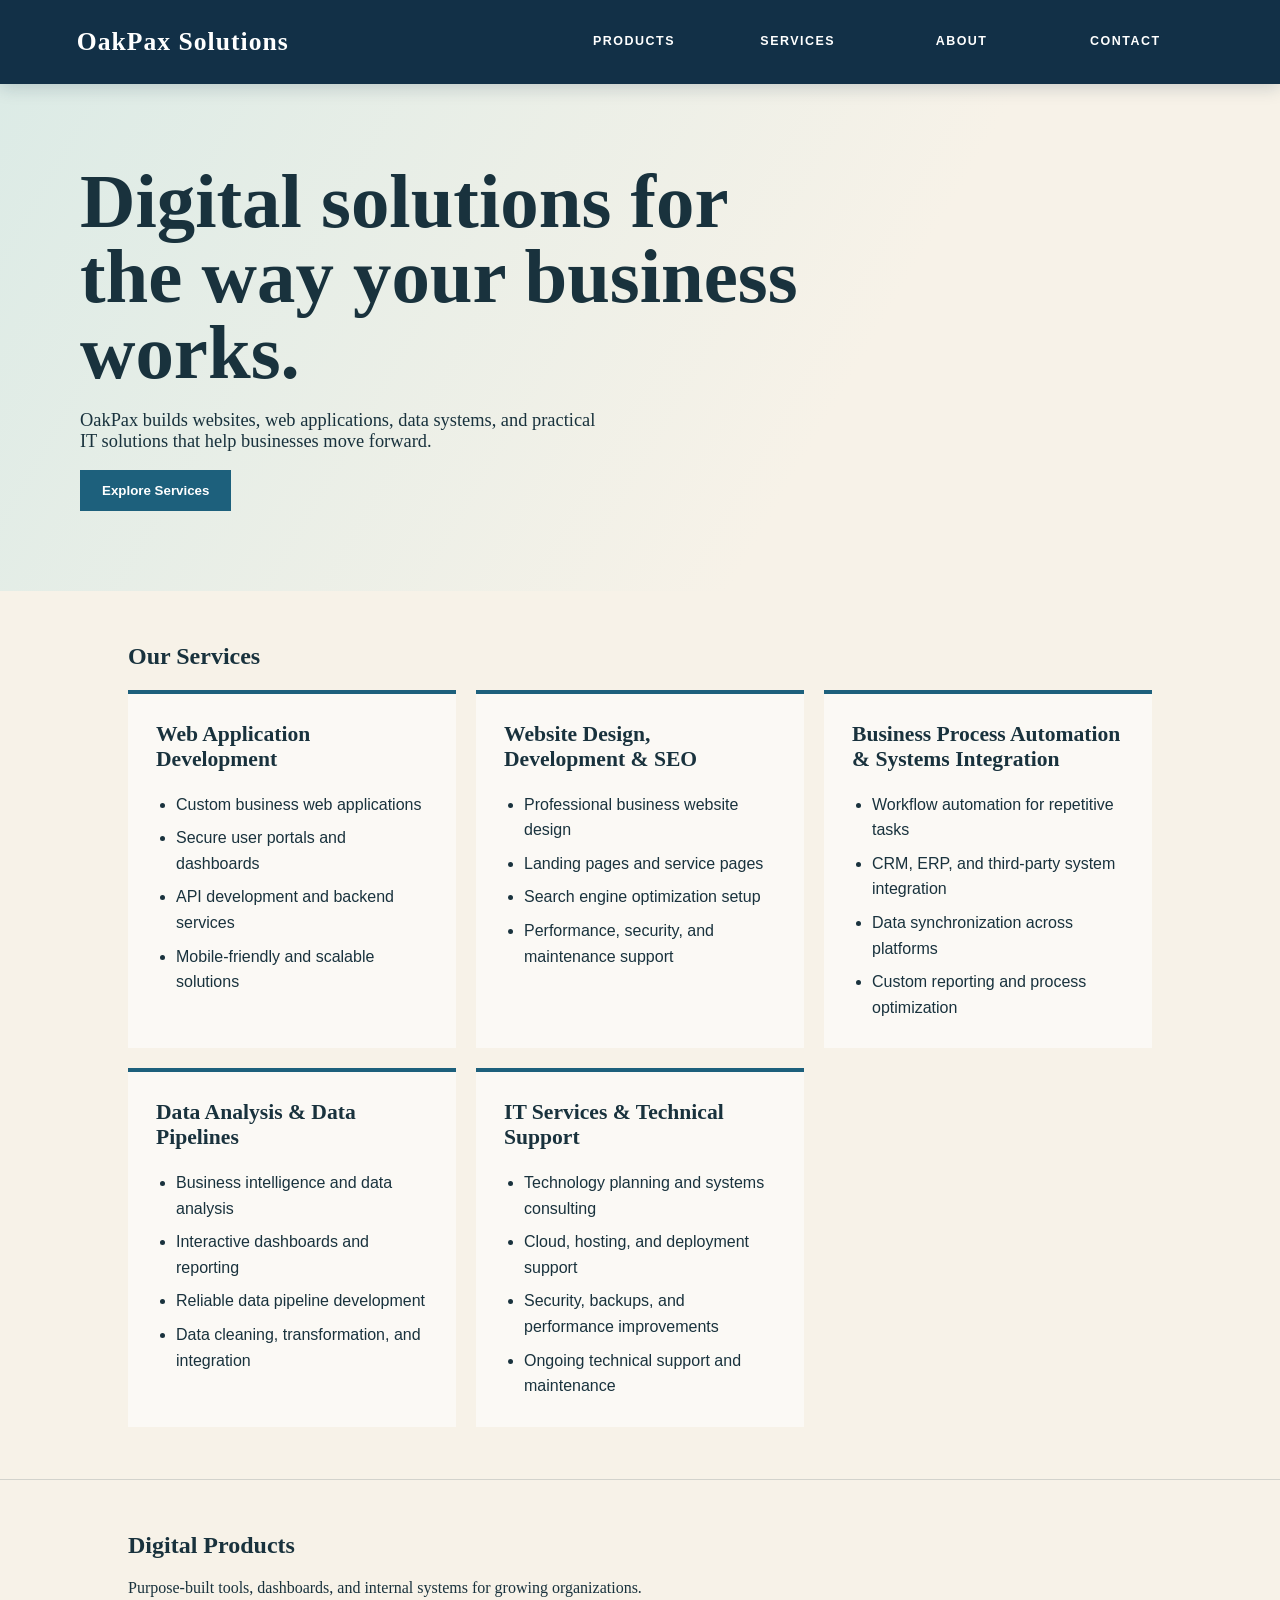
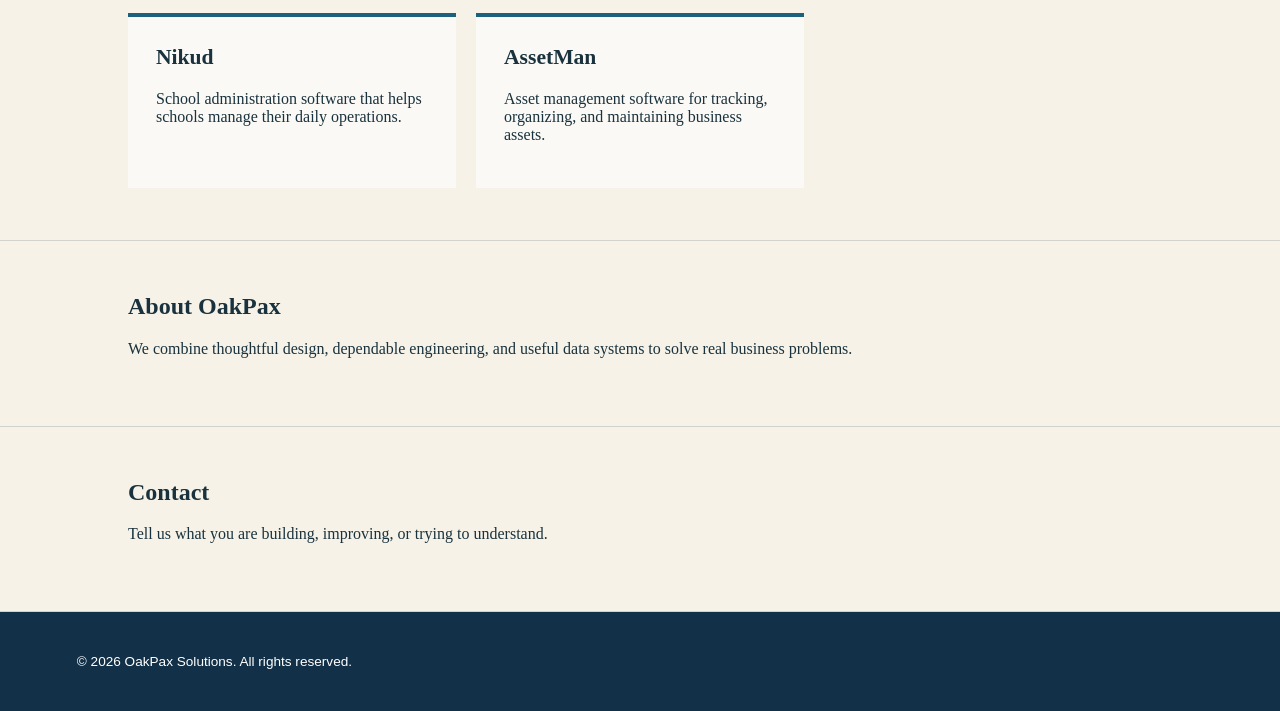
==== index.html @ b91bf88b "Add Nikud and AssetMan products" ====
﻿<!DOCTYPE html>
<html lang="en">
<head>
    <meta charset="UTF-8">
    <meta name="viewport" content="width=device-width, initial-scale=1.0">
    <title>OakPax | Websites, Web Apps &amp; IT Services</title>
    <link rel="stylesheet" href="styles.css">
</head>
<body>

    <header>
        <h1>OakPax Solutions</h1>
        <nav class="menu-grid" aria-label="Primary navigation">
            <a href="#products">Products</a>
            <a href="#services">Services</a>
            <a href="#about">About</a>
            <a href="#contact">Contact</a>
        </nav>
    </header>

    <section id="hero">
        <h2>Digital solutions for the way your business works.</h2>
        <p>OakPax builds websites, web applications, data systems, and practical IT solutions that help businesses move forward.</p>
        <button>Explore Services</button>
    </section>

    <section id="services">
        <h2>Our Services</h2>
        <div class="service-grid">
            <article class="service-card">
                <h3>Web Application Development</h3>
                <ul>
                    <li>Custom business web applications</li>
                    <li>Secure user portals and dashboards</li>
                    <li>API development and backend services</li>
                    <li>Mobile-friendly and scalable solutions</li>
                </ul>
            </article>

            <article class="service-card">
                <h3>Website Design, Development &amp; SEO</h3>
                <ul>
                    <li>Professional business website design</li>
                    <li>Landing pages and service pages</li>
                    <li>Search engine optimization setup</li>
                    <li>Performance, security, and maintenance support</li>
                </ul>
            </article>

            <article class="service-card">
                <h3>Business Process Automation &amp; Systems Integration</h3>
                <ul>
                    <li>Workflow automation for repetitive tasks</li>
                    <li>CRM, ERP, and third-party system integration</li>
                    <li>Data synchronization across platforms</li>
                    <li>Custom reporting and process optimization</li>
                </ul>
            </article>

            <article class="service-card">
                <h3>Data Analysis &amp; Data Pipelines</h3>
                <ul>
                    <li>Business intelligence and data analysis</li>
                    <li>Interactive dashboards and reporting</li>
                    <li>Reliable data pipeline development</li>
                    <li>Data cleaning, transformation, and integration</li>
                </ul>
            </article>

            <article class="service-card">
                <h3>IT Services &amp; Technical Support</h3>
                <ul>
                    <li>Technology planning and systems consulting</li>
                    <li>Cloud, hosting, and deployment support</li>
                    <li>Security, backups, and performance improvements</li>
                    <li>Ongoing technical support and maintenance</li>
                </ul>
            </article>
        </div>
    </section>

    <section id="products">
        <h2>Digital Products</h2>
        <p>Purpose-built tools, dashboards, and internal systems for growing organizations.</p>
        <div class="service-grid">
            <article class="service-card">
                <h3>Nikud</h3>
                <p>School administration software that helps schools manage their daily operations.</p>
            </article>

            <article class="service-card">
                <h3>AssetMan</h3>
                <p>Asset management software for tracking, organizing, and maintaining business assets.</p>
            </article>
        </div>
    </section>

    <section id="about">
        <h2>About OakPax</h2>
        <p>We combine thoughtful design, dependable engineering, and useful data systems to solve real business problems.</p>
    </section>

    <section id="contact">
        <h2>Contact</h2>
        <p>Tell us what you are building, improving, or trying to understand.</p>
    </section>

    <footer>
        <p>© 2026 OakPax Solutions. All rights reserved.</p>
    </footer>

    <script src="script.js"></script>
</body>
</html>
---- styles.css ----
:root {
    --navy: #123047;
    --blue: #1d607c;
    --cream: #f7f2e8;
    --gold: #e7b85c;
    --ink: #19323d;
    --line: rgba(25, 50, 61, 0.16);
}

* {
    box-sizing: border-box;
}

html {
    scroll-behavior: smooth;
}

body {
    margin: 0;
    color: var(--ink);
    font-family: Georgia, "Times New Roman", serif;
    background: var(--cream);
}

header {
    position: sticky;
    top: 0;
    z-index: 10;
    display: grid;
    grid-template-columns: repeat(12, minmax(0, 1fr));
    gap: 24px;
    align-items: center;
    padding: 22px clamp(24px, 6vw, 96px);
    color: white;
    background: var(--navy);
    box-shadow: 0 4px 16px rgba(18, 48, 71, 0.18);
}

header h1 {
    grid-column: span 5;
    margin: 0;
    font-size: clamp(1.25rem, 2vw, 1.75rem);
    letter-spacing: 0.04em;
}

.menu-grid {
    display: grid;
    grid-column: 6 / -1;
    grid-template-columns: repeat(12, minmax(0, 1fr));
    gap: 8px;
}

.menu-grid a {
    grid-column: span 3;
    padding: 12px 8px;
    color: white;
    font-family: Arial, sans-serif;
    font-size: 0.78rem;
    font-weight: 700;
    letter-spacing: 0.12em;
    text-align: center;
    text-decoration: none;
    text-transform: uppercase;
    border-bottom: 2px solid transparent;
    transition: color 160ms ease, border-color 160ms ease;
}

.menu-grid a:hover,
.menu-grid a:focus-visible {
    color: var(--gold);
    border-color: var(--gold);
    outline: none;
}

#hero {
    min-height: 300px;
    padding: clamp(40px, 14vw, 80px) clamp(12px, 10vw, 80px);
    background: linear-gradient(120deg, #dcebe6, #f7f2e8 65%);
}

#hero h2 {
    max-width: 720px;
    margin: 0 0 20px;
    font-size: clamp(2.4rem, 6vw, 5.5rem);
    line-height: 0.98;
}

#hero p {
    max-width: 520px;
    font-size: 1.15rem;
}

button {
    padding: 13px 22px;
    color: white;
    font-family: Arial, sans-serif;
    font-weight: 700;
    background: var(--blue);
    border: 0;
    cursor: pointer;
}

section:not(#hero) {
    min-height: 180px;
    padding: 52px clamp(24px, 10vw, 160px);
    border-bottom: 1px solid var(--line);
}

section h2 {
    margin-top: 0;
}

.service-grid {
    display: grid;
    grid-template-columns: repeat(12, minmax(0, 1fr));
    gap: 20px;
}

.service-card {
    grid-column: span 4;
    padding: 28px;
    background: rgba(255, 255, 255, 0.58);
    border-top: 4px solid var(--blue);
}

.service-card h3 {
    margin: 0 0 20px;
    font-size: 1.35rem;
    line-height: 1.15;
}

.service-card ul {
    margin: 0;
    padding-left: 20px;
    font-family: Arial, sans-serif;
    line-height: 1.6;
}

.service-card li + li {
    margin-top: 8px;
}

footer {
    padding: 28px clamp(24px, 6vw, 96px);
    color: white;
    font-family: Arial, sans-serif;
    font-size: 0.85rem;
    background: var(--navy);
}

@media (max-width: 760px) {
    header {
        gap: 18px;
    }

    header h1,
    .menu-grid {
        grid-column: 1 / -1;
    }

    .menu-grid a {
        grid-column: span 6;
    }

    .service-card {
        grid-column: span 6;
    }
}

@media (max-width: 420px) {
    .menu-grid a {
        grid-column: 1 / -1;
        text-align: left;
    }

    .service-card {
        grid-column: 1 / -1;
    }
}
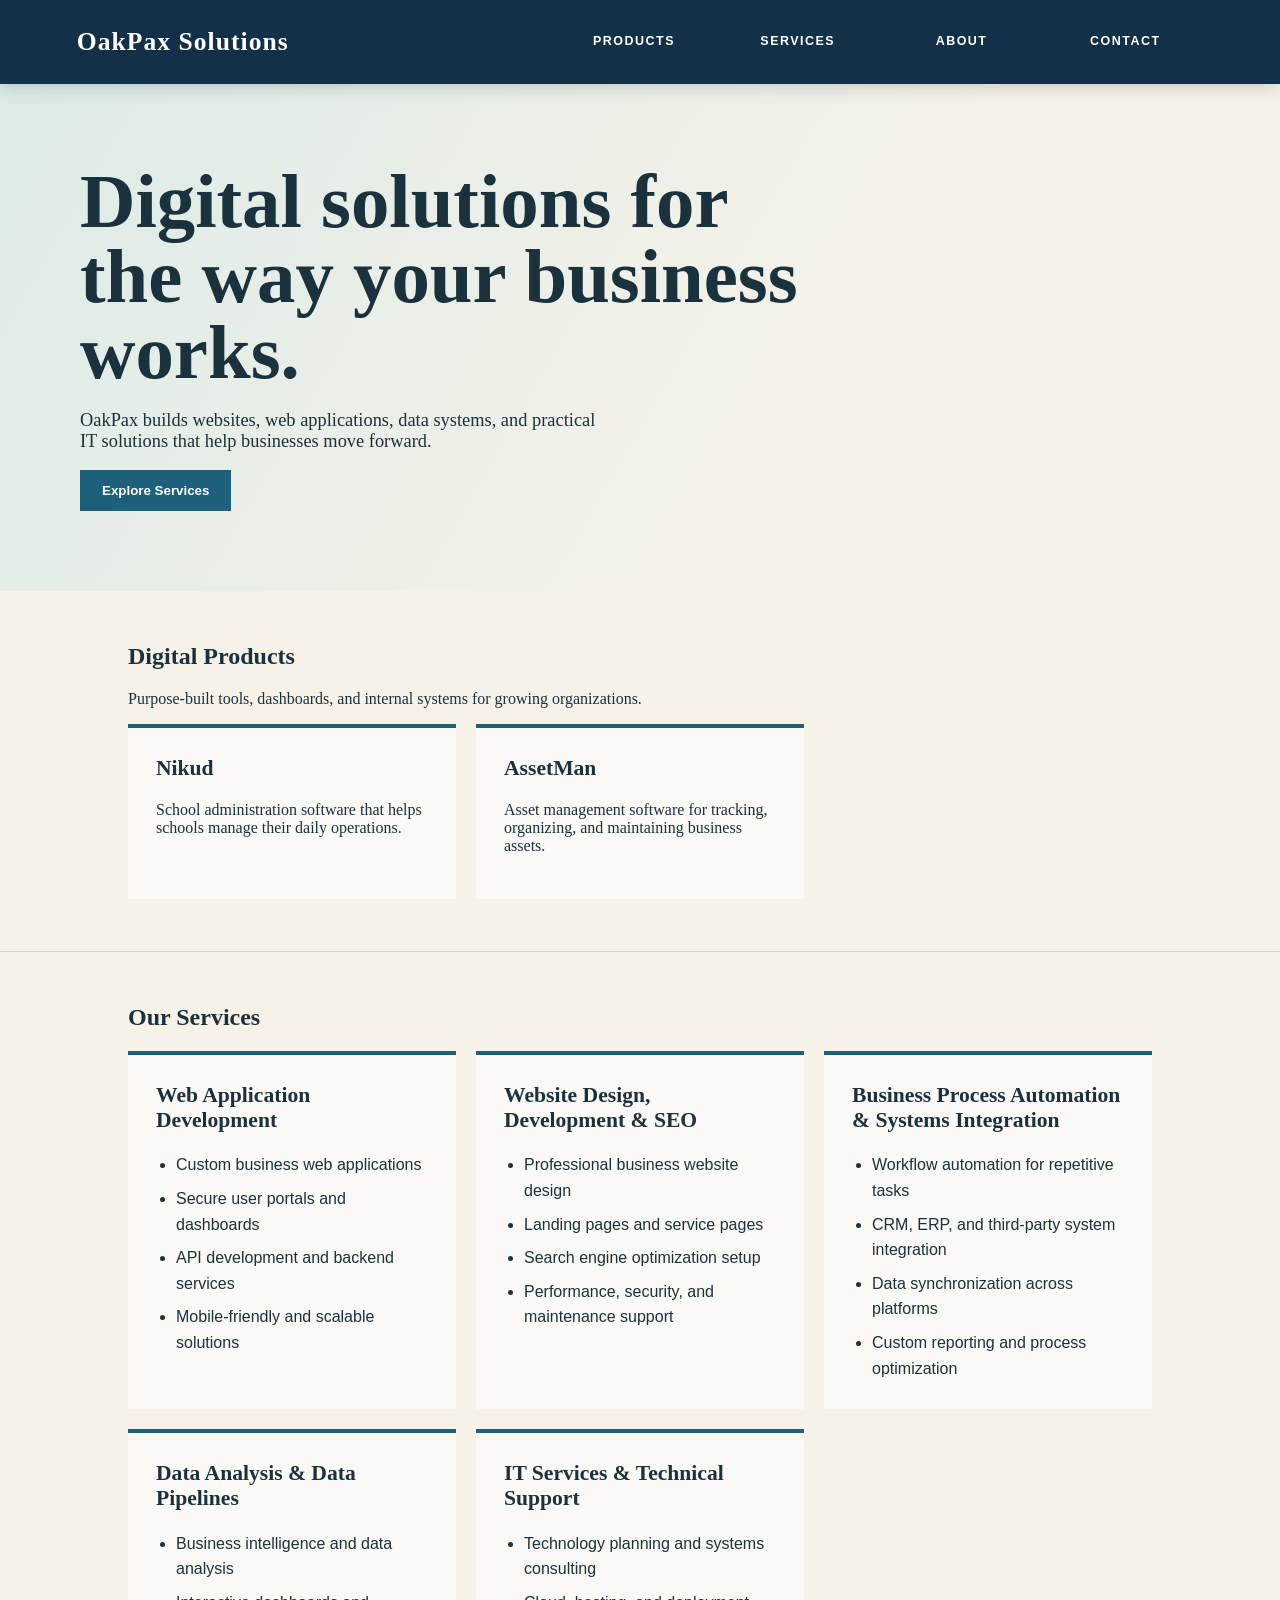
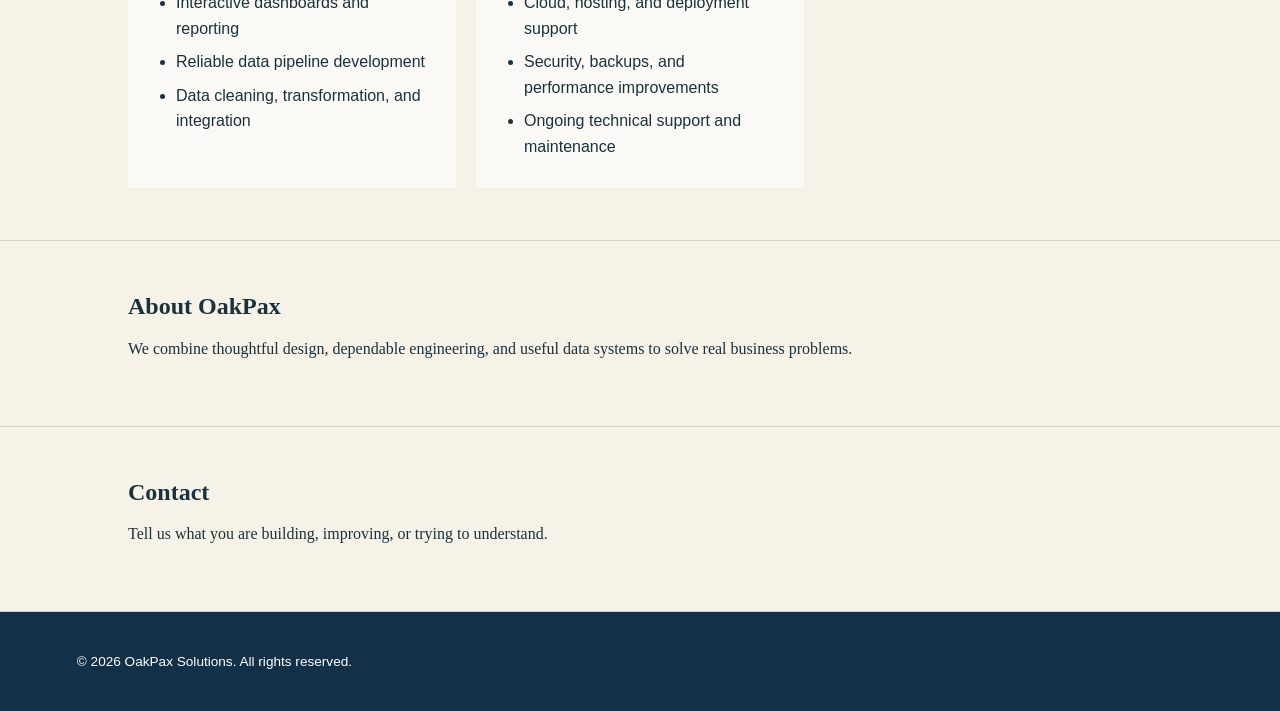
==== commit eecd07e8: "Show products before services" ====
--- a/index.html
+++ b/index.html
@@ -22,6 +22,22 @@
         <h2>Digital solutions for the way your business works.</h2>
         <p>OakPax builds websites, web applications, data systems, and practical IT solutions that help businesses move forward.</p>
         <button>Explore Services</button>
+    </section>
+
+    <section id="products">
+        <h2>Digital Products</h2>
+        <p>Purpose-built tools, dashboards, and internal systems for growing organizations.</p>
+        <div class="service-grid">
+            <article class="service-card">
+                <h3>Nikud</h3>
+                <p>School administration software that helps schools manage their daily operations.</p>
+            </article>
+
+            <article class="service-card">
+                <h3>AssetMan</h3>
+                <p>Asset management software for tracking, organizing, and maintaining business assets.</p>
+            </article>
+        </div>
     </section>
 
     <section id="services">
@@ -79,22 +95,6 @@
         </div>
     </section>
 
-    <section id="products">
-        <h2>Digital Products</h2>
-        <p>Purpose-built tools, dashboards, and internal systems for growing organizations.</p>
-        <div class="service-grid">
-            <article class="service-card">
-                <h3>Nikud</h3>
-                <p>School administration software that helps schools manage their daily operations.</p>
-            </article>
-
-            <article class="service-card">
-                <h3>AssetMan</h3>
-                <p>Asset management software for tracking, organizing, and maintaining business assets.</p>
-            </article>
-        </div>
-    </section>
-
     <section id="about">
         <h2>About OakPax</h2>
         <p>We combine thoughtful design, dependable engineering, and useful data systems to solve real business problems.</p>
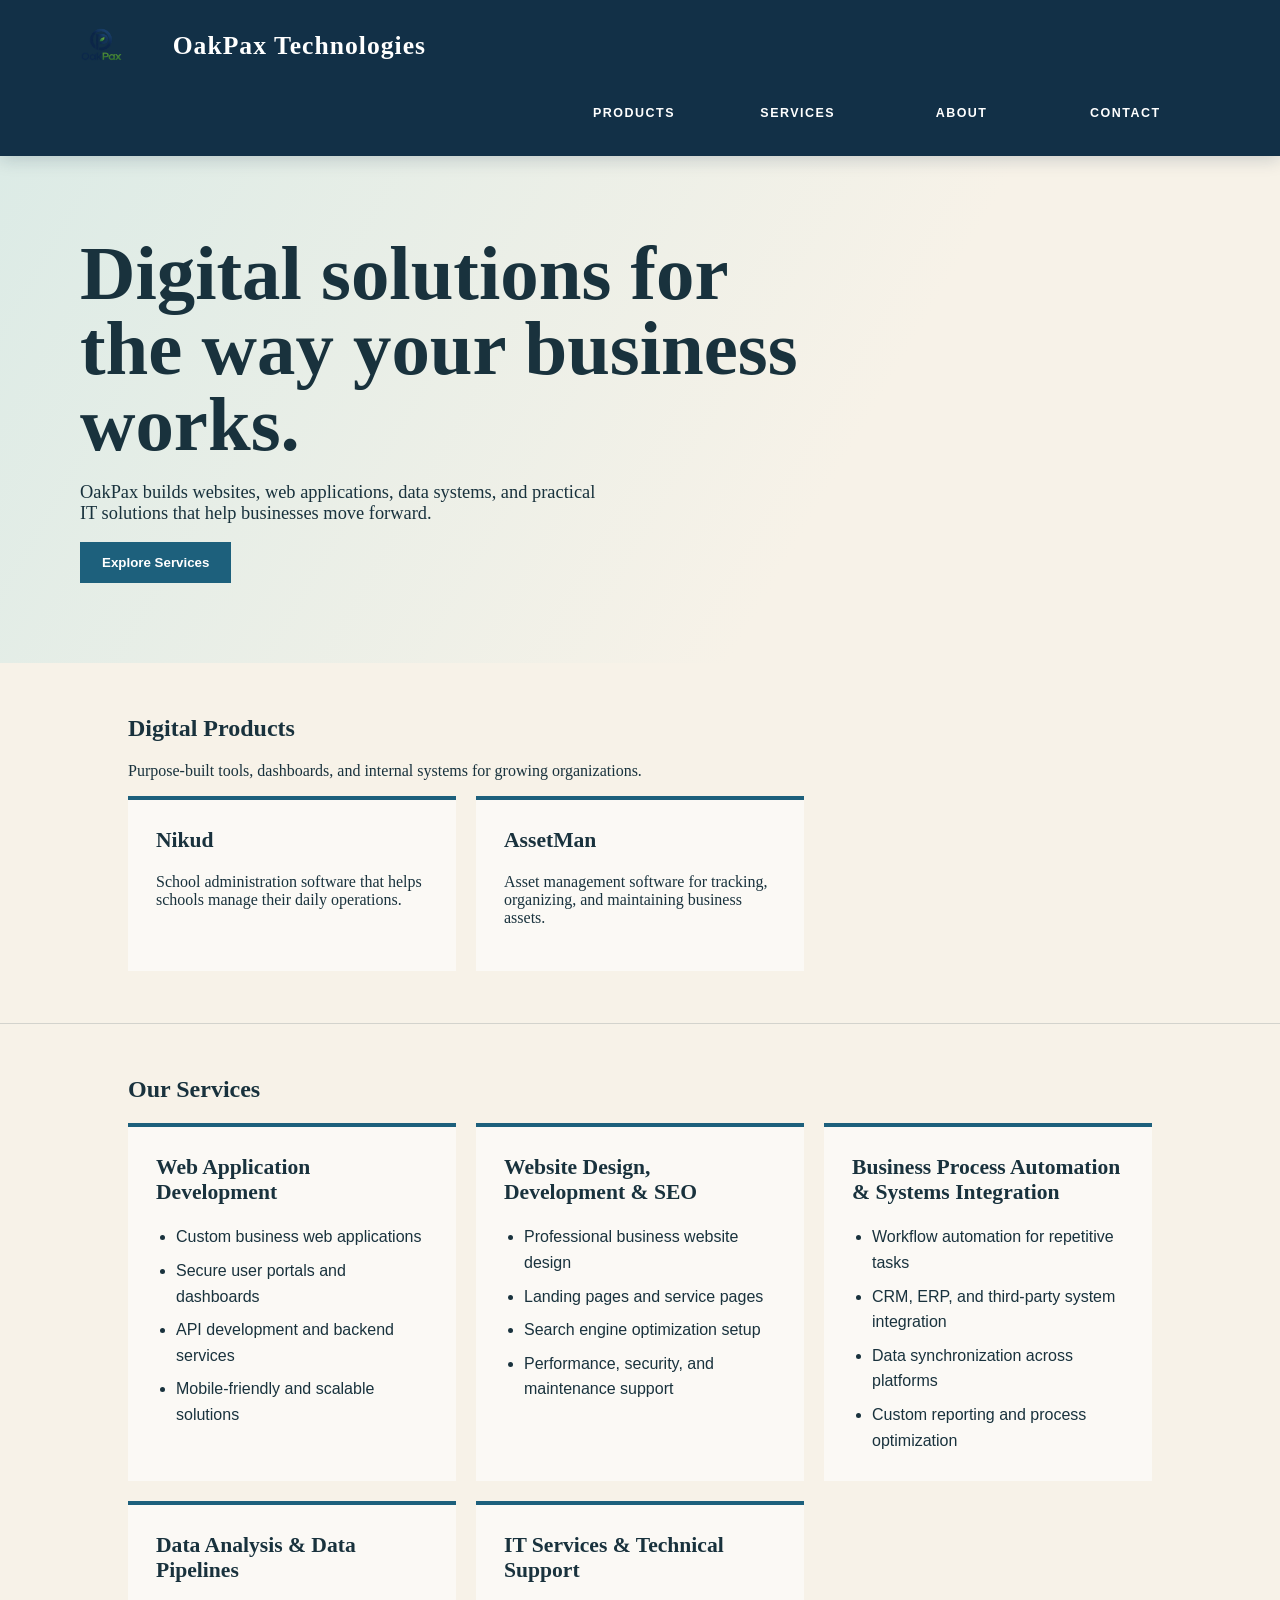
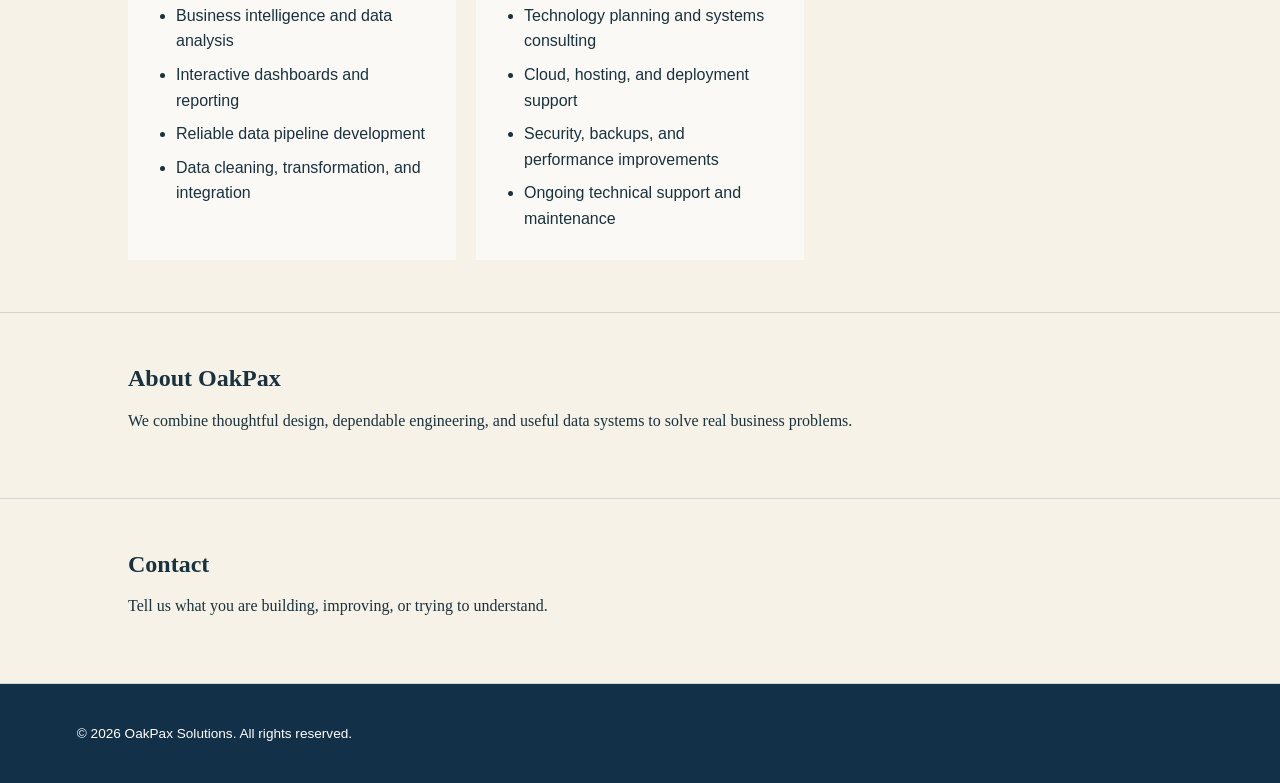
==== commit accec23c: "Add logo to site header" ====
--- a/index.html
+++ b/index.html
@@ -3,13 +3,14 @@
 <head>
     <meta charset="UTF-8">
     <meta name="viewport" content="width=device-width, initial-scale=1.0">
-    <title>OakPax | Websites, Web Apps &amp; IT Services</title>
+    <title>OakPax | Web & Mobile Apps &amp; IT Services</title>
     <link rel="stylesheet" href="styles.css">
 </head>
 <body>
 
     <header>
-        <h1>OakPax Solutions</h1>
+        <img class="site-logo" src="assets/icons/logo.png" alt="OakPax Technologies logo">
+        <h1>OakPax Technologies</h1>
         <nav class="menu-grid" aria-label="Primary navigation">
             <a href="#products">Products</a>
             <a href="#services">Services</a>
--- a/styles.css
+++ b/styles.css
@@ -34,6 +34,12 @@
     color: white;
     background: var(--navy);
     box-shadow: 0 4px 16px rgba(18, 48, 71, 0.18);
+}
+
+.site-logo {
+    width: 48px;
+    height: 48px;
+    object-fit: contain;
 }
 
 header h1 {
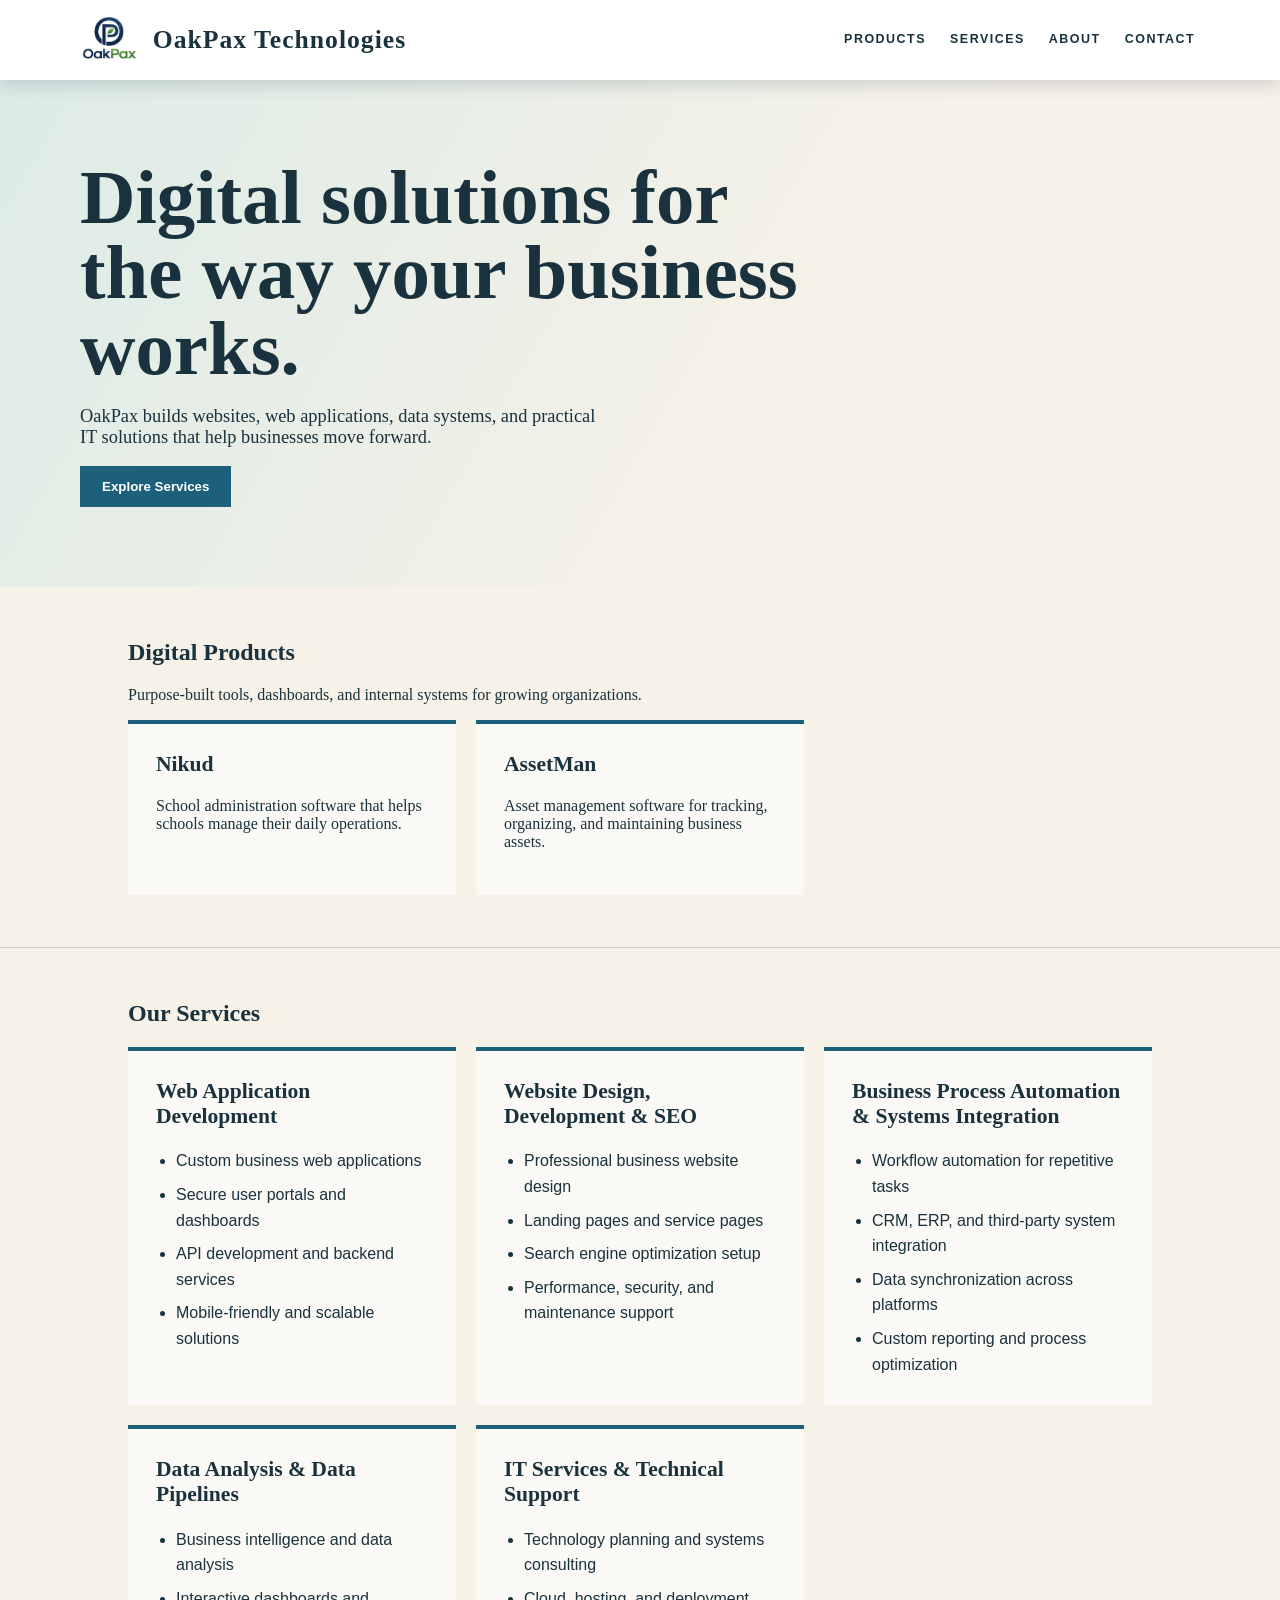
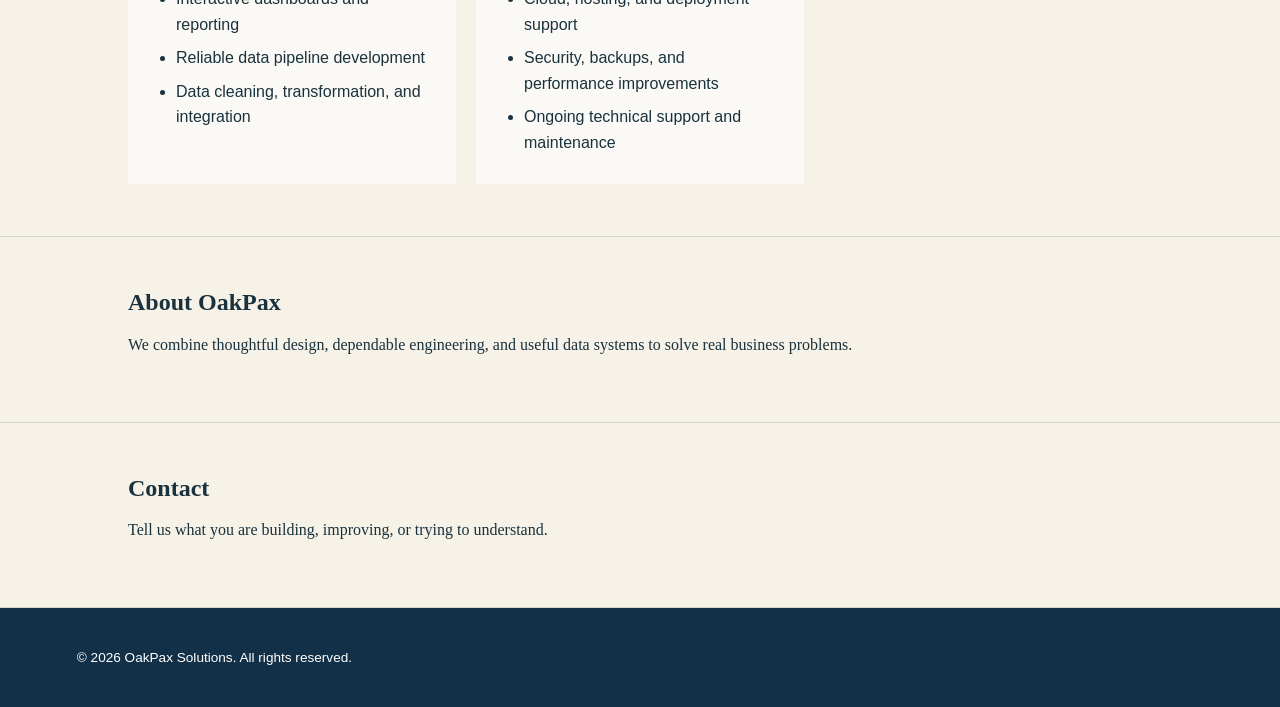
==== commit 460f918d: "Align header brand and navigation" ====
--- a/index.html
+++ b/index.html
@@ -9,8 +9,10 @@
 <body>
 
     <header>
-        <img class="site-logo" src="assets/icons/logo.png" alt="OakPax Technologies logo">
-        <h1>OakPax Technologies</h1>
+        <div class="header-brand">
+            <img class="site-logo" src="assets/icons/logo.png" alt="OakPax Technologies logo">
+            <h1>OakPax Technologies</h1>
+        </div>
         <nav class="menu-grid" aria-label="Primary navigation">
             <a href="#products">Products</a>
             <a href="#services">Services</a>
--- a/styles.css
+++ b/styles.css
@@ -26,40 +26,45 @@
     position: sticky;
     top: 0;
     z-index: 10;
-    display: grid;
-    grid-template-columns: repeat(12, minmax(0, 1fr));
-    gap: 24px;
+    display: flex;
+    gap: 16px;
     align-items: center;
-    padding: 22px clamp(24px, 6vw, 96px);
-    color: white;
-    background: var(--navy);
+    justify-content: space-between;
+    padding: 8px clamp(24px, 6vw, 96px);
+    color: var(--ink);
+    background: white;
     box-shadow: 0 4px 16px rgba(18, 48, 71, 0.18);
 }
 
+.header-brand {
+    display: flex;
+    flex-shrink: 0;
+    align-items: center;
+    gap: 12px;
+}
+
 .site-logo {
-    width: 48px;
-    height: 48px;
+    width: 64px;
+    height: 64px;
     object-fit: contain;
 }
 
 header h1 {
-    grid-column: span 5;
     margin: 0;
     font-size: clamp(1.25rem, 2vw, 1.75rem);
     letter-spacing: 0.04em;
 }
 
 .menu-grid {
-    display: grid;
-    grid-column: 6 / -1;
-    grid-template-columns: repeat(12, minmax(0, 1fr));
+    display: flex;
+    align-items: center;
     gap: 8px;
+    margin-left: auto;
 }
 
 .menu-grid a {
-    grid-column: span 3;
-    padding: 12px 8px;
-    color: white;
+    padding: 6px 8px;
+    color: var(--ink);
     font-family: Arial, sans-serif;
     font-size: 0.78rem;
     font-weight: 700;
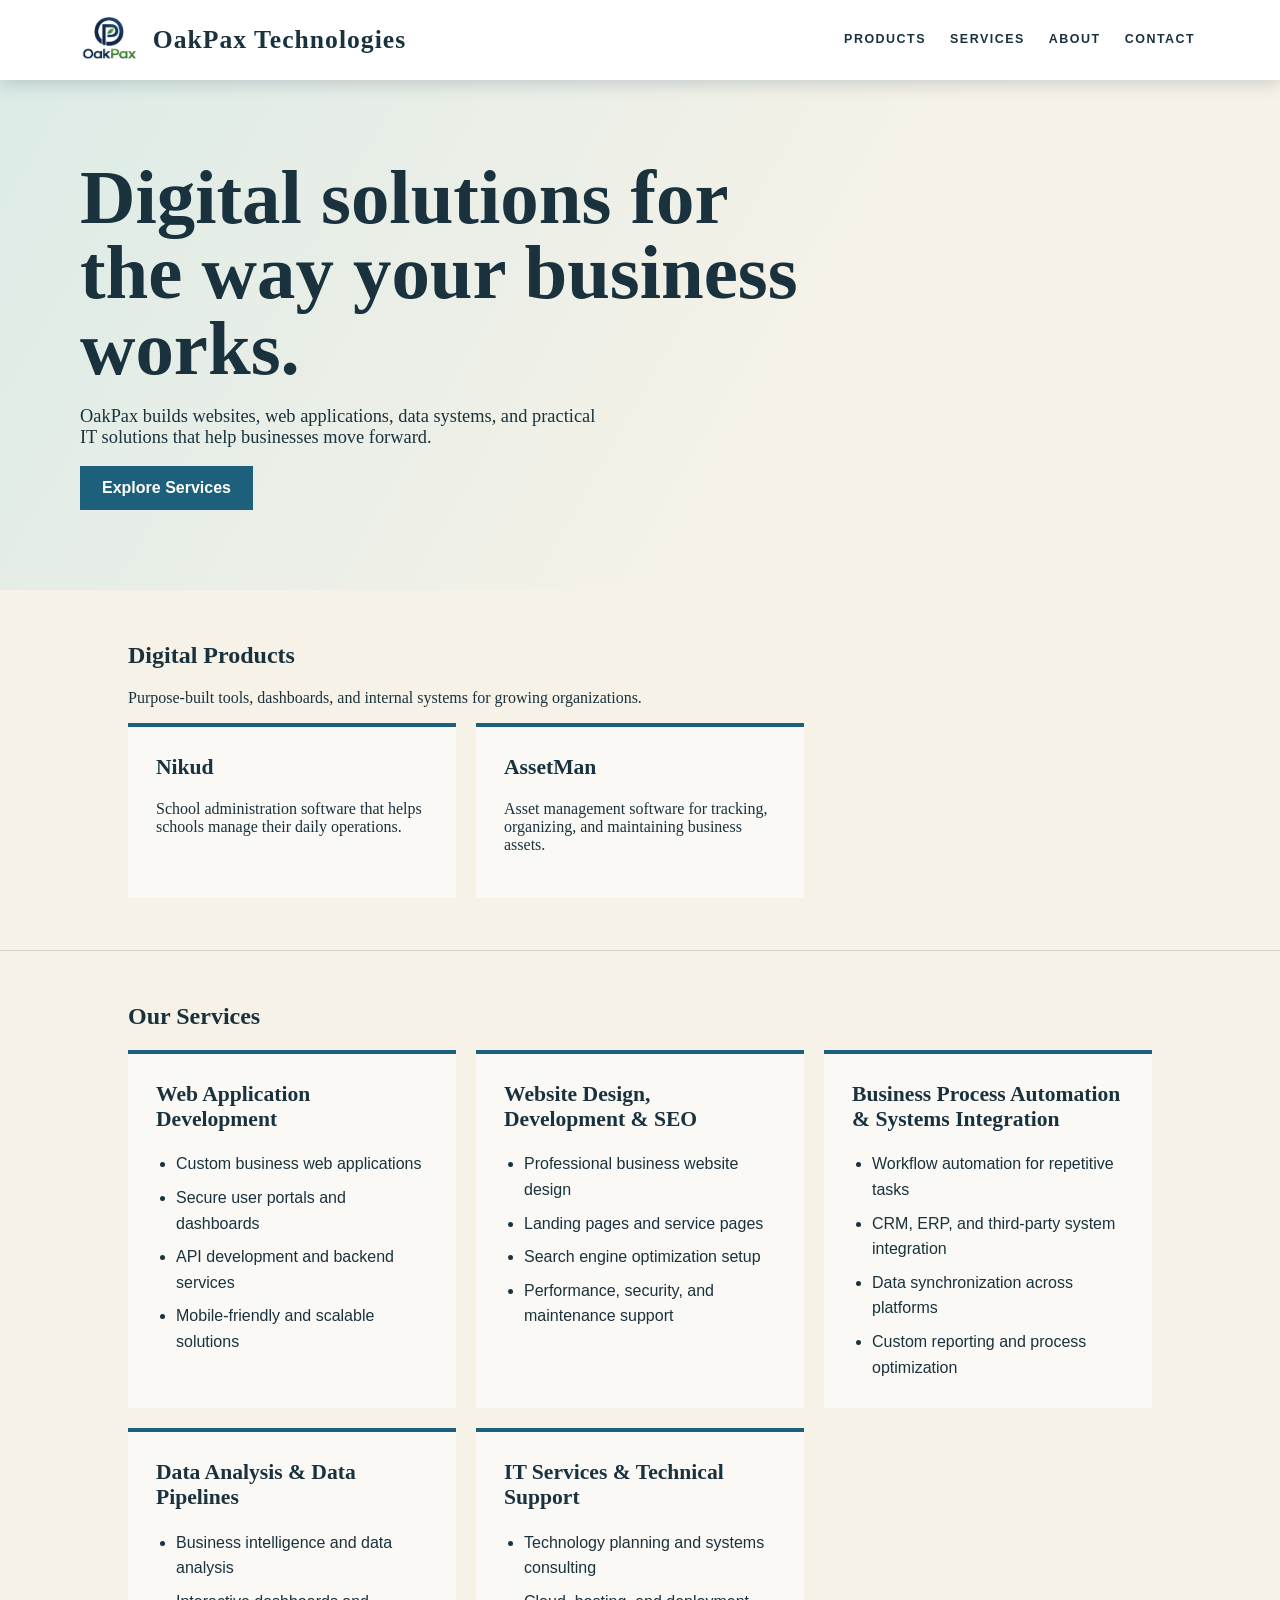
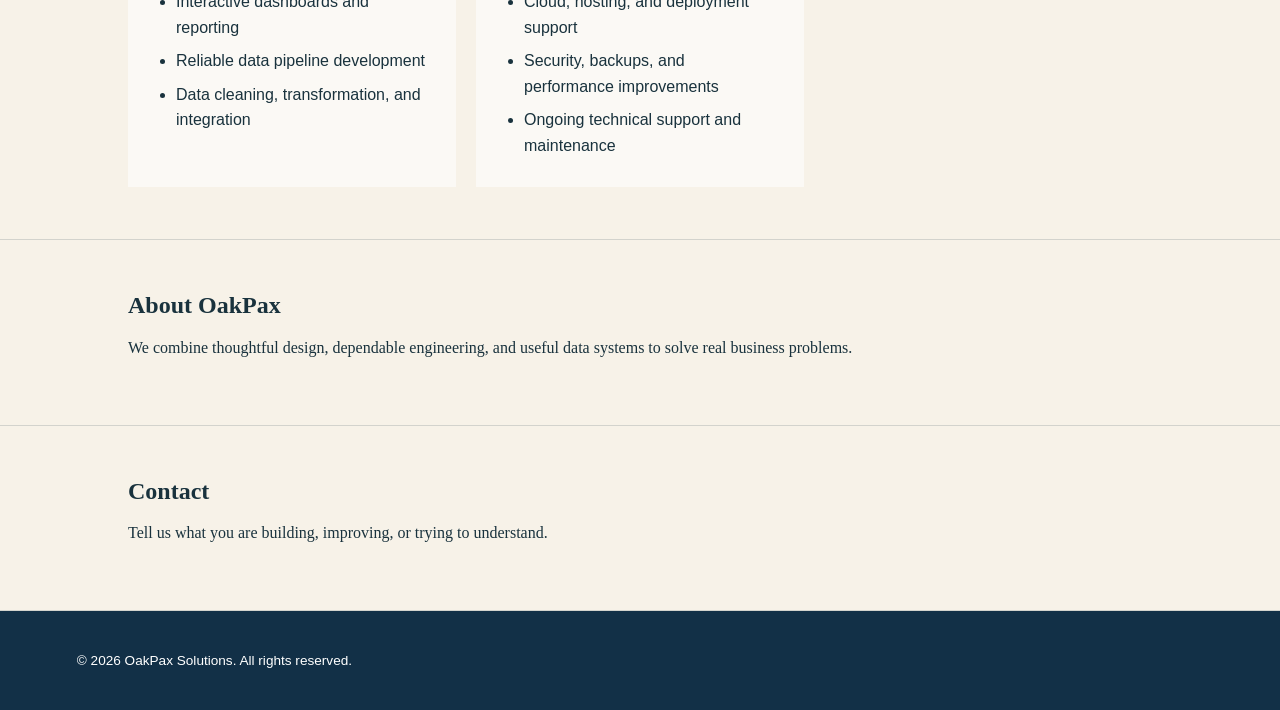
==== commit bac368dd: "Link hero action to services" ====
--- a/index.html
+++ b/index.html
@@ -24,7 +24,7 @@
     <section id="hero">
         <h2>Digital solutions for the way your business works.</h2>
         <p>OakPax builds websites, web applications, data systems, and practical IT solutions that help businesses move forward.</p>
-        <button>Explore Services</button>
+        <a class="hero-action" href="#services">Explore Services</a>
     </section>
 
     <section id="products">
--- a/styles.css
+++ b/styles.css
@@ -101,14 +101,15 @@
     font-size: 1.15rem;
 }
 
-button {
+.hero-action {
+    display: inline-block;
     padding: 13px 22px;
     color: white;
     font-family: Arial, sans-serif;
     font-weight: 700;
     background: var(--blue);
     border: 0;
-    cursor: pointer;
+    text-decoration: none;
 }
 
 section:not(#hero) {
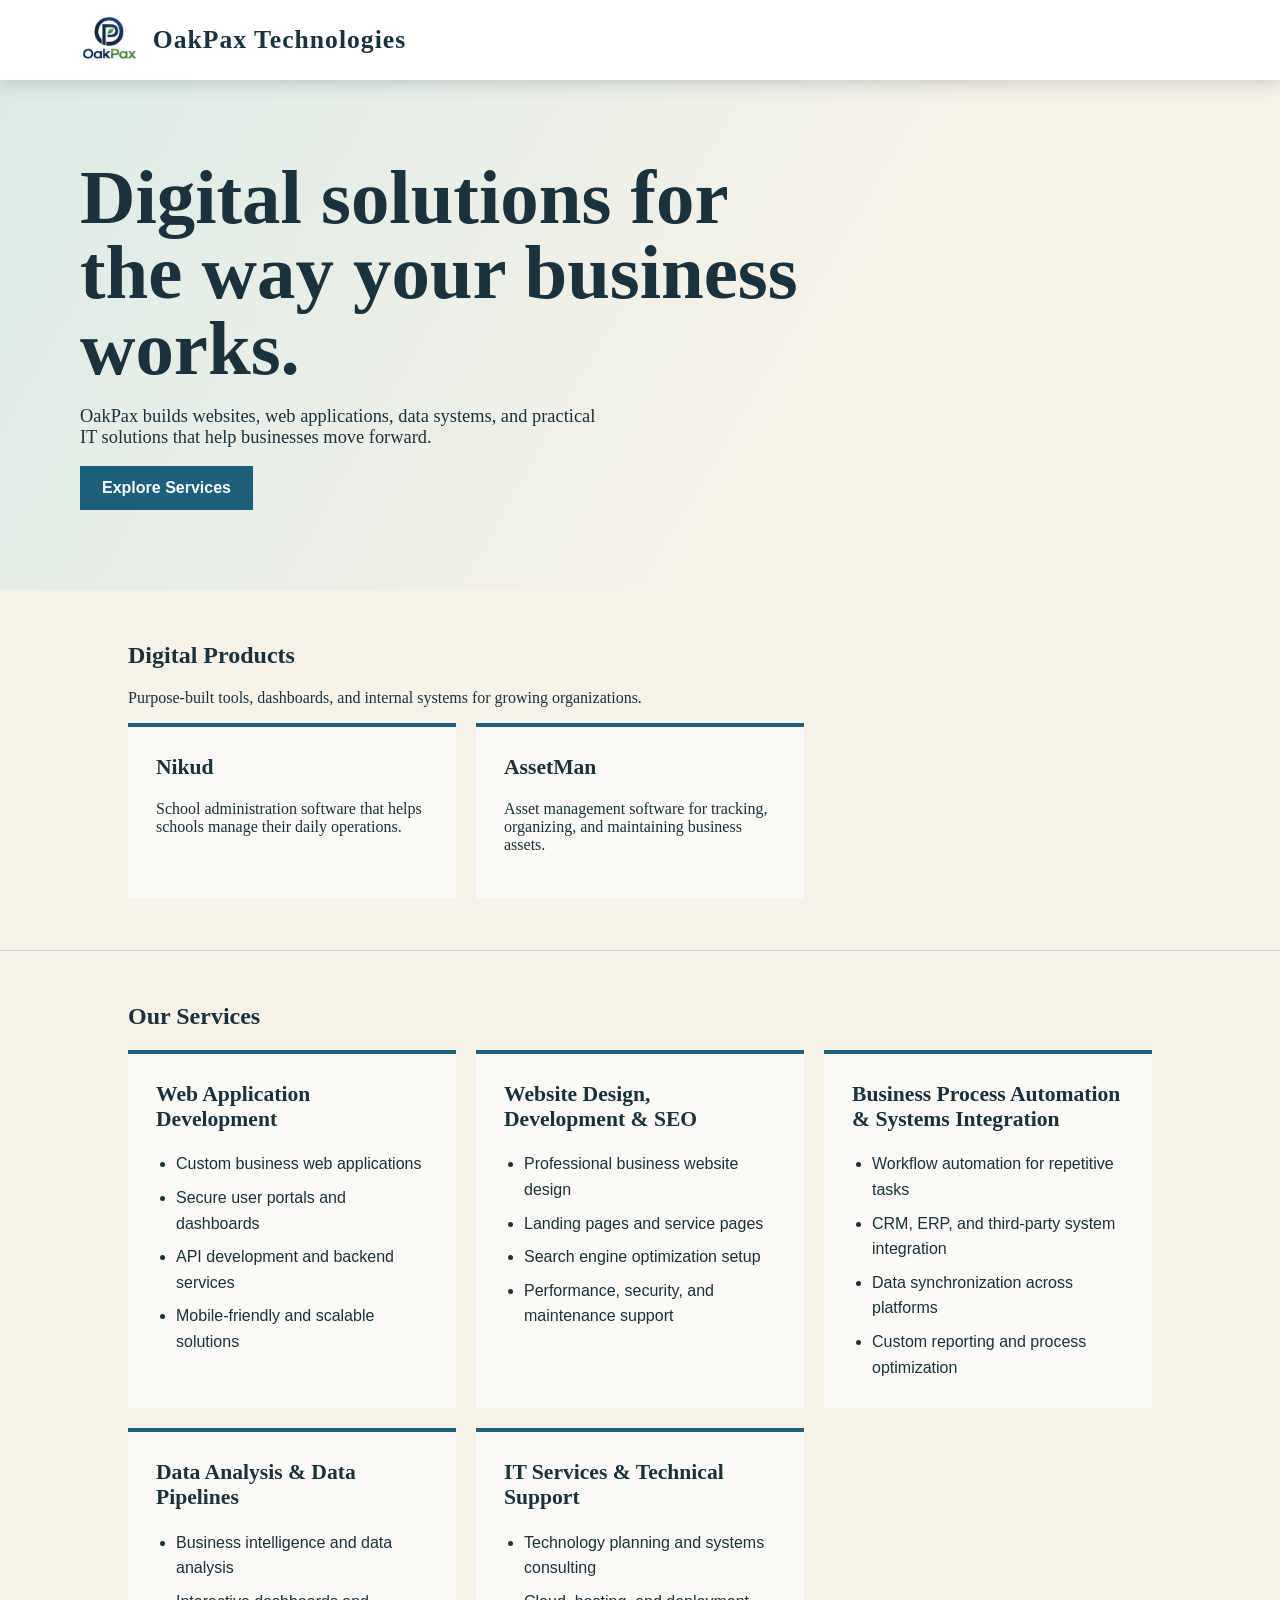
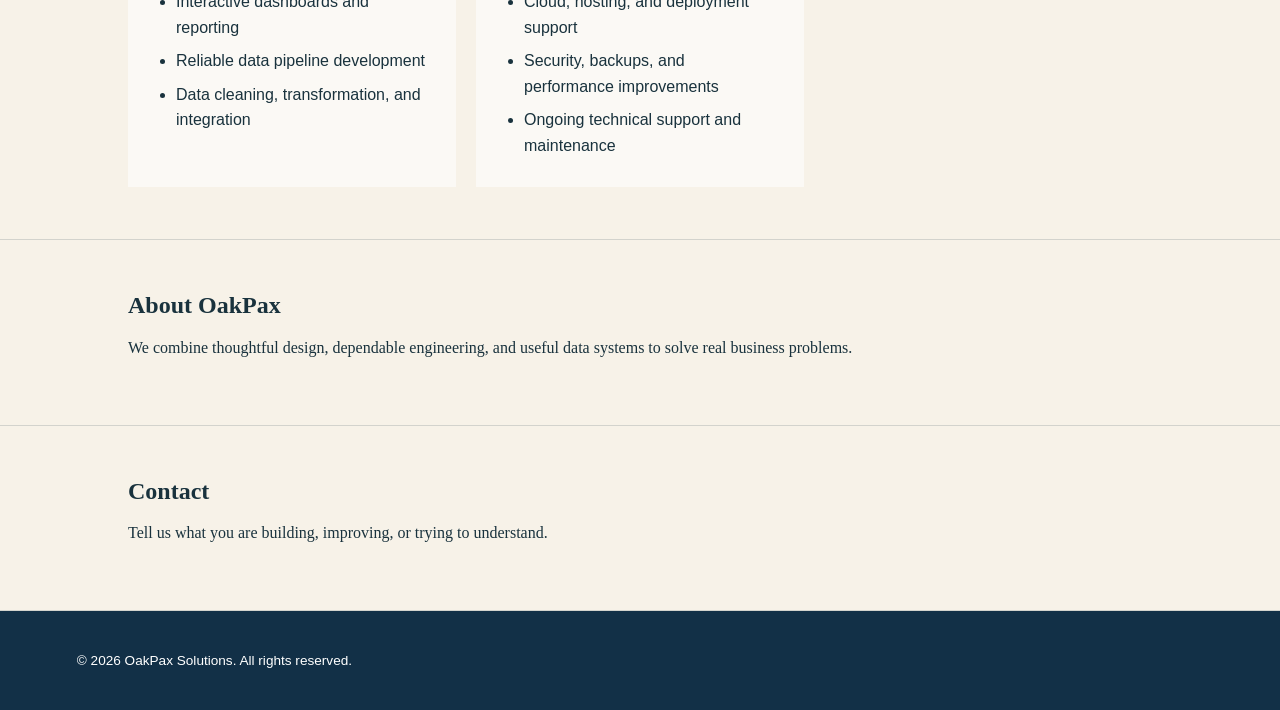
==== commit 8dd4769b: "Add responsive mobile navigation" ====
--- a/index.html
+++ b/index.html
@@ -10,15 +10,20 @@
 
     <header>
         <div class="header-brand">
-            <img class="site-logo" src="assets/icons/logo.png" alt="OakPax Technologies logo">
+            <a class="logo-link" href="#hero" aria-label="Go to OakPax home">
+                <img class="site-logo" src="assets/icons/logo.png" alt="OakPax Technologies logo">
+            </a>
             <h1>OakPax Technologies</h1>
         </div>
-        <nav class="menu-grid" aria-label="Primary navigation">
-            <a href="#products">Products</a>
-            <a href="#services">Services</a>
-            <a href="#about">About</a>
-            <a href="#contact">Contact</a>
-        </nav>
+        <details class="mobile-menu">
+            <summary>Menu</summary>
+            <nav class="menu-grid" aria-label="Primary navigation">
+                <a href="#products">Products</a>
+                <a href="#services">Services</a>
+                <a href="#about">About</a>
+                <a href="#contact">Contact</a>
+            </nav>
+        </details>
     </header>
 
     <section id="hero">
--- a/styles.css
+++ b/styles.css
@@ -41,6 +41,18 @@
     flex-shrink: 0;
     align-items: center;
     gap: 12px;
+}
+
+.logo-link {
+    display: flex;
+}
+
+.mobile-menu {
+    display: contents;
+}
+
+.mobile-menu summary {
+    display: none;
 }
 
 .site-logo {
@@ -162,16 +174,57 @@
 
 @media (max-width: 760px) {
     header {
-        gap: 18px;
-    }
-
-    header h1,
-    .menu-grid {
-        grid-column: 1 / -1;
-    }
-
-    .menu-grid a {
-        grid-column: span 6;
+        padding: 8px 16px;
+    }
+
+    .site-logo {
+        width: 48px;
+        height: 48px;
+    }
+
+    header h1 {
+        font-size: 1.15rem;
+    }
+
+    .mobile-menu {
+        position: relative;
+        display: block;
+        margin-left: auto;
+    }
+
+    .mobile-menu summary {
+        display: block;
+        padding: 8px 10px;
+        color: var(--ink);
+        font-family: Arial, sans-serif;
+        font-size: 0.78rem;
+        font-weight: 700;
+        letter-spacing: 0.12em;
+        text-transform: uppercase;
+        cursor: pointer;
+    }
+
+    .mobile-menu .menu-grid {
+        position: absolute;
+        top: calc(100% + 8px);
+        right: 0;
+        display: none;
+        flex-direction: column;
+        align-items: stretch;
+        gap: 0;
+        width: min(220px, calc(100vw - 32px));
+        padding: 8px;
+        background: white;
+        box-shadow: 0 4px 16px rgba(18, 48, 71, 0.18);
+    }
+
+    .mobile-menu[open] .menu-grid {
+        display: flex;
+    }
+
+    .mobile-menu .menu-grid a {
+        padding: 12px;
+        text-align: left;
     }
 
     .service-card {
@@ -180,9 +233,16 @@
 }
 
 @media (max-width: 420px) {
-    .menu-grid a {
-        grid-column: 1 / -1;
-        text-align: left;
+    #hero {
+        padding: 56px 24px;
+    }
+
+    #hero h2 {
+        font-size: 2.5rem;
+    }
+
+    section:not(#hero) {
+        padding: 40px 24px;
     }
 
     .service-card {
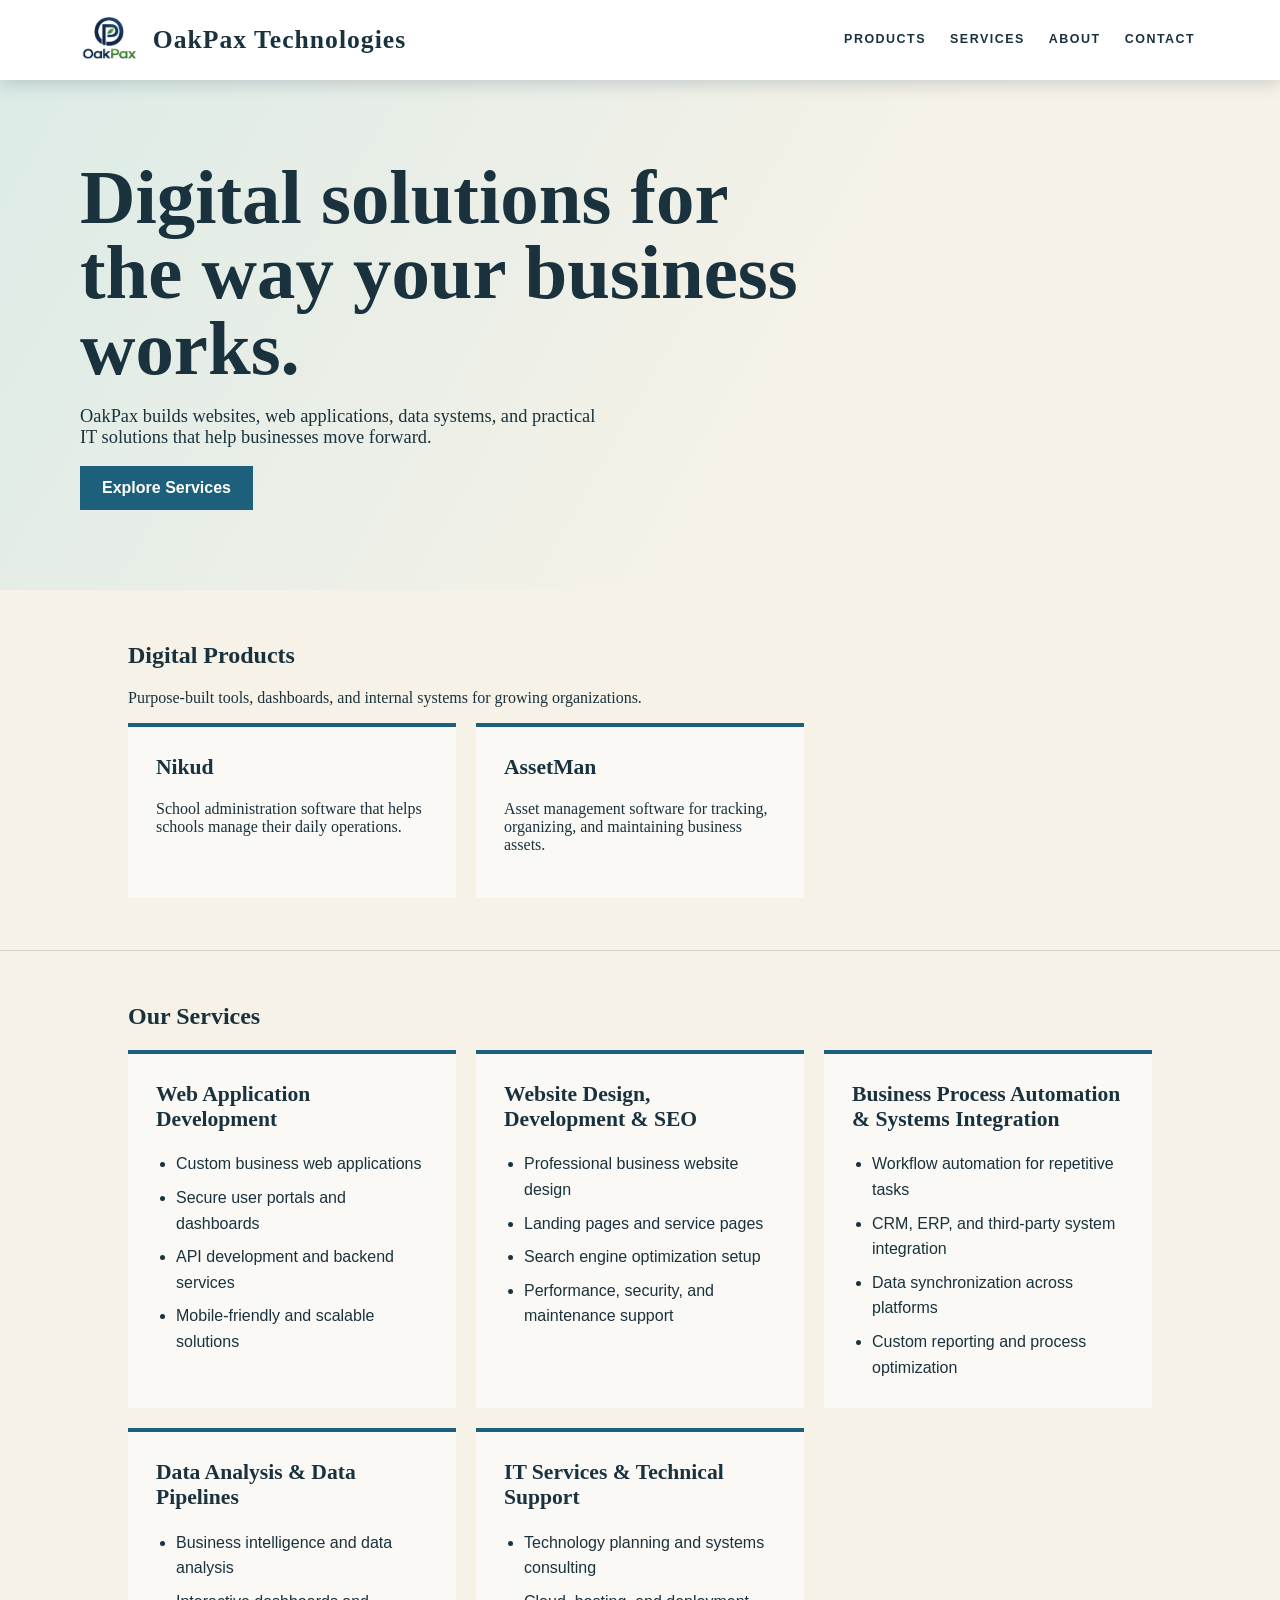
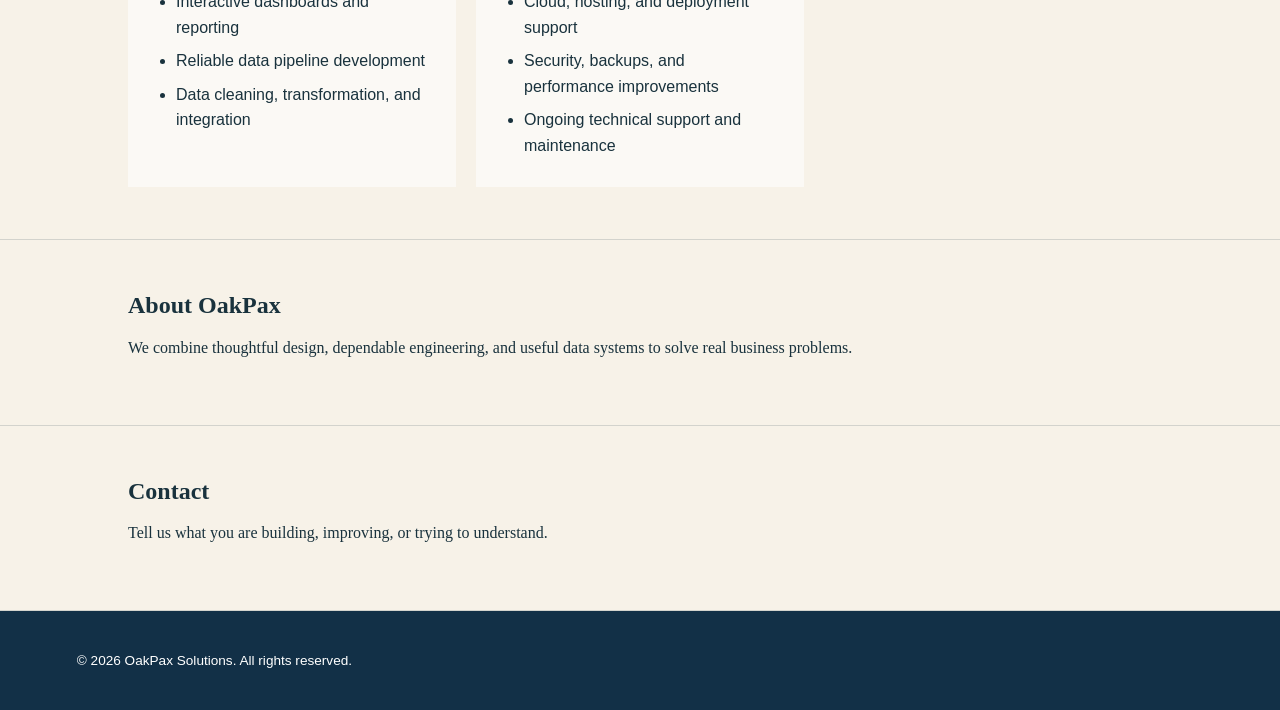
==== commit d2ecc6c0: "Show navigation on desktop" ====
--- a/index.html
+++ b/index.html
@@ -15,9 +15,15 @@
             </a>
             <h1>OakPax Technologies</h1>
         </div>
+        <nav class="menu-grid desktop-menu" aria-label="Primary navigation">
+            <a href="#products">Products</a>
+            <a href="#services">Services</a>
+            <a href="#about">About</a>
+            <a href="#contact">Contact</a>
+        </nav>
         <details class="mobile-menu">
             <summary>Menu</summary>
-            <nav class="menu-grid" aria-label="Primary navigation">
+            <nav class="menu-grid" aria-label="Mobile navigation">
                 <a href="#products">Products</a>
                 <a href="#services">Services</a>
                 <a href="#about">About</a>
--- a/styles.css
+++ b/styles.css
@@ -48,7 +48,7 @@
 }
 
 .mobile-menu {
-    display: contents;
+    display: none;
 }
 
 .mobile-menu summary {
@@ -190,6 +190,10 @@
         position: relative;
         display: block;
         margin-left: auto;
+    }
+
+    .desktop-menu {
+        display: none;
     }
 
     .mobile-menu summary {
